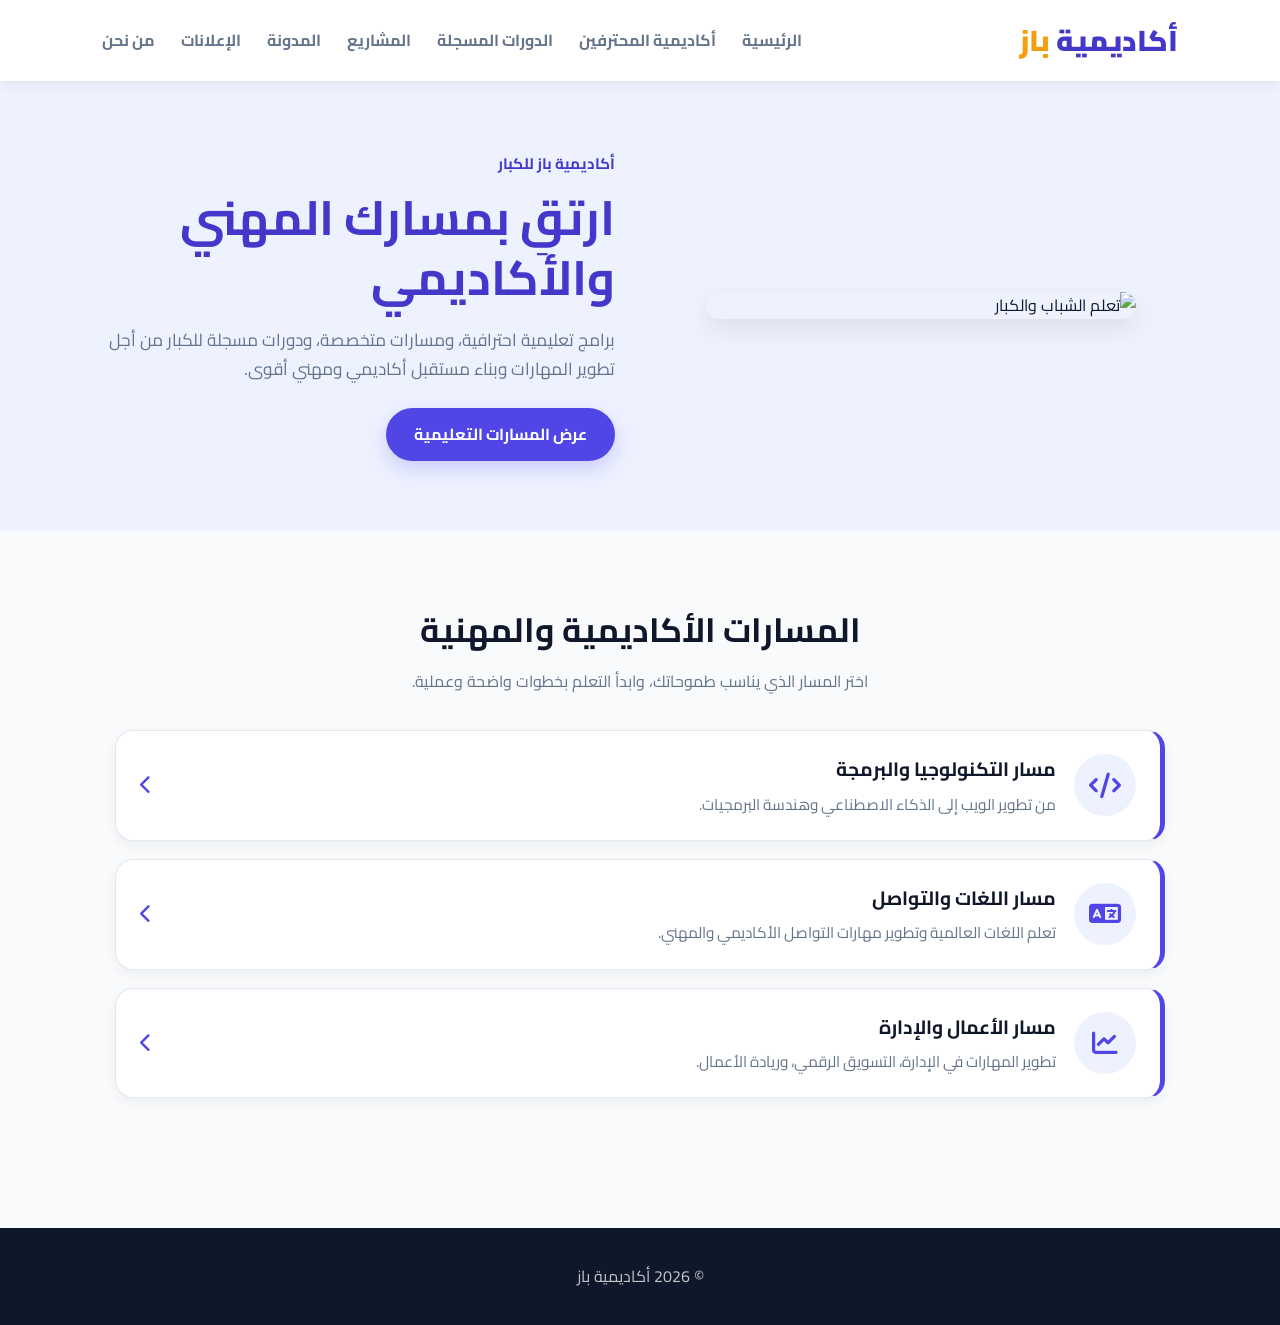
==== adults.html @ a5a84133 "Add files via upload" ====
<!DOCTYPE html>
<html lang="ar" dir="rtl">
<head>
    <meta charset="UTF-8">
    <meta name="viewport" content="width=device-width, initial-scale=1.0">
    <title>أكاديمية باز للكبار</title>
    <link rel="stylesheet" href="https://cdnjs.cloudflare.com/ajax/libs/font-awesome/6.0.0/css/all.min.css">

    <style>
        @import url('https://fonts.googleapis.com/css2?family=Cairo:wght@400;700;900&display=swap');

        :root {
            --primary: #4338ca;
            --secondary: #4f46e5;
            --light-bg: #eef2ff;
            --page-bg: #f8fafc;
            --text-main: #0f172a;
            --text-muted: #64748b;
            --surface: #ffffff;
            --border: #e2e8f0;
            --shadow-sm: 0 4px 12px rgba(0,0,0,0.05);
            --shadow-md: 0 10px 25px rgba(0,0,0,0.08);
            --transition: 0.3s ease;
            --radius: 22px;
        }

        * {
            box-sizing: border-box;
            margin: 0;
            padding: 0;
        }

        body {
            font-family: 'Cairo', sans-serif;
            background: var(--page-bg);
            color: var(--text-main);
            line-height: 1.7;
            overflow-x: hidden;
        }

        img {
            max-width: 100%;
            display: block;
        }

        a {
            text-decoration: none;
        }

        ul {
            list-style: none;
        }

        .navbar {
            display: flex;
            justify-content: space-between;
            align-items: center;
            gap: 20px;
            padding: 16px 8%;
            background: #fff;
            box-shadow: var(--shadow-sm);
            position: sticky;
            top: 0;
            z-index: 1000;
            flex-wrap: wrap;
        }

        .logo {
            font-size: 1.8rem;
            font-weight: 900;
            color: var(--primary);
        }

        .logo span {
            color: #f59e0b;
        }

        .navbar ul {
            display: flex;
            gap: 26px;
            flex-wrap: wrap;
            align-items: center;
        }

        .navbar a {
            color: var(--text-muted);
            font-weight: 700;
            transition: var(--transition);
            padding-bottom: 4px;
        }

        .navbar a:hover,
        .navbar a.active {
            color: var(--primary);
        }

        .navbar a.active {
            border-bottom: 2px solid var(--primary);
        }

        .hero {
            display: flex;
            align-items: center;
            justify-content: space-between;
            gap: 50px;
            flex-wrap: wrap;
            padding: 70px 8%;
            background: var(--light-bg);
        }

        .hero-image {
            flex: 1;
            min-width: 280px;
            display: flex;
            justify-content: center;
        }

        .hero-image img {
            width: 100%;
            max-width: 430px;
            border-radius: 20px;
            box-shadow: var(--shadow-md);
        }

        .hero-text {
            flex: 1;
            min-width: 280px;
            max-width: 600px;
        }

        .hero-badge {
            color: var(--primary);
            font-size: 0.95rem;
            font-weight: 700;
            margin-bottom: 10px;
        }

        .hero-text h1 {
            font-size: 3rem;
            line-height: 1.25;
            color: var(--primary);
            margin-bottom: 18px;
        }

        .hero-text p {
            color: var(--text-muted);
            font-size: 1.08rem;
            margin-bottom: 24px;
        }

        .hero-btn {
            display: inline-block;
            background: var(--secondary);
            color: white;
            padding: 13px 28px;
            border-radius: 999px;
            font-weight: 700;
            box-shadow: 0 8px 20px rgba(79,70,229,0.22);
            transition: var(--transition);
        }

        .hero-btn:hover {
            transform: translateY(-2px);
        }

        .section {
            padding: 70px 8%;
        }

        .section-header {
            text-align: center;
            margin-bottom: 35px;
        }

        .section-title {
            font-size: 2.1rem;
            margin-bottom: 10px;
            color: var(--text-main);
        }

        .section-subtitle {
            color: var(--text-muted);
            max-width: 650px;
            margin: 0 auto;
        }

        .tracks {
            max-width: 1050px;
            margin: 0 auto;
            display: grid;
            gap: 18px;
        }

        .track {
            background: var(--surface);
            border: 1px solid var(--border);
            border-right: 5px solid var(--secondary);
            border-radius: 18px;
            padding: 22px 24px;
            display: flex;
            align-items: center;
            justify-content: space-between;
            gap: 18px;
            box-shadow: var(--shadow-sm);
            transition: var(--transition);
        }

        .track:hover {
            transform: translateY(-3px);
            box-shadow: var(--shadow-md);
        }

        .track-main {
            display: flex;
            align-items: center;
            gap: 18px;
            flex: 1;
        }

        .track-icon {
            width: 62px;
            height: 62px;
            border-radius: 50%;
            background: #eef2ff;
            color: var(--secondary);
            display: flex;
            align-items: center;
            justify-content: center;
            font-size: 1.6rem;
            flex-shrink: 0;
        }

        .track-text {
            flex: 1;
        }

        .track-text h3 {
            margin-bottom: 6px;
            font-size: 1.2rem;
            color: var(--text-main);
        }

        .track-text p {
            color: var(--text-muted);
            font-size: 0.96rem;
        }

        .track-arrow {
            color: var(--secondary);
            font-size: 1.2rem;
            flex-shrink: 0;
        }

        .footer {
            background: #0f172a;
            color: white;
            text-align: center;
            padding: 35px 20px;
            margin-top: 60px;
        }

        .footer p {
            opacity: 0.75;
        }

        @media (max-width: 992px) {
            .hero {
                justify-content: center;
                text-align: center;
            }

            .hero-text h1 {
                font-size: 2.4rem;
            }

            .hero-text {
                max-width: 100%;
            }
        }

        @media (max-width: 768px) {
            .navbar {
                justify-content: center;
                text-align: center;
            }

            .navbar ul {
                justify-content: center;
            }

            .hero {
                padding: 50px 6%;
            }

            .section {
                padding: 55px 6%;
            }

            .hero-text h1 {
                font-size: 2rem;
            }

            .track {
                padding: 18px;
            }

            .track-main {
                align-items: flex-start;
            }

            .track-text h3 {
                font-size: 1.05rem;
            }

            .track-icon {
                width: 54px;
                height: 54px;
                font-size: 1.35rem;
            }
        }
    </style>
</head>
<body>

    <nav class="navbar">
        <div class="logo">
            أكاديمية <span>باز</span>
        </div>

        <ul>
    <ul class="nav-links">
<li><a href="index.html">الرئيسية</a></li>
<li><a href="adults.html">أكاديمية المحترفين</a></li>
<li><a href="courses.html">الدورات المسجلة</a></li>
<li><a href="projects.html">المشاريع</a></li>
<li><a href="blog.html">المدونة</a></li>
<li><a href="announcements.html">الإعلانات</a></li>
<li><a href="about.html">من نحن</a></li>
</ul>
  </nav>

    <section class="hero">
        <div class="hero-image">
            <img src="images/adults-hero.png" alt="تعلم الشباب والكبار">
        </div>

        <div class="hero-text">
            <div class="hero-badge">أكاديمية باز للكبار</div>
            <h1>ارتقِ بمسارك المهني والأكاديمي</h1>
            <p>
                برامج تعليمية احترافية، ومسارات متخصصة، ودورات مسجلة للكبار
                من أجل تطوير المهارات وبناء مستقبل أكاديمي ومهني أقوى.
            </p>
            <a href="#tracks" class="hero-btn">عرض المسارات التعليمية</a>
        </div>
    </section>

    <section id="tracks" class="section">
        <div class="section-header">
            <h2 class="section-title">المسارات الأكاديمية والمهنية</h2>
            <p class="section-subtitle">
                اختر المسار الذي يناسب طموحاتك، وابدأ التعلم بخطوات واضحة وعملية.
            </p>
        </div>

        <div class="tracks">
            <div class="track">
                <div class="track-main">
                    <div class="track-icon">
                        <i class="fas fa-code"></i>
                    </div>
                    <div class="track-text">
                        <h3>مسار التكنولوجيا والبرمجة</h3>
                        <p>من تطوير الويب إلى الذكاء الاصطناعي وهندسة البرمجيات.</p>
                    </div>
                </div>
                <div class="track-arrow">
                    <i class="fas fa-chevron-left"></i>
                </div>
            </div>

            <div class="track">
                <div class="track-main">
                    <div class="track-icon">
                        <i class="fas fa-language"></i>
                    </div>
                    <div class="track-text">
                        <h3>مسار اللغات والتواصل</h3>
                        <p>تعلم اللغات العالمية وتطوير مهارات التواصل الأكاديمي والمهني.</p>
                    </div>
                </div>
                <div class="track-arrow">
                    <i class="fas fa-chevron-left"></i>
                </div>
            </div>

            <div class="track">
                <div class="track-main">
                    <div class="track-icon">
                        <i class="fas fa-chart-line"></i>
                    </div>
                    <div class="track-text">
                        <h3>مسار الأعمال والإدارة</h3>
                        <p>تطوير المهارات في الإدارة، التسويق الرقمي، وريادة الأعمال.</p>
                    </div>
                </div>
                <div class="track-arrow">
                    <i class="fas fa-chevron-left"></i>
                </div>
            </div>
        </div>
    </section>

    <footer class="footer">
        <p>&copy; 2026 أكاديمية باز</p>
    </footer>

</body>
</html>
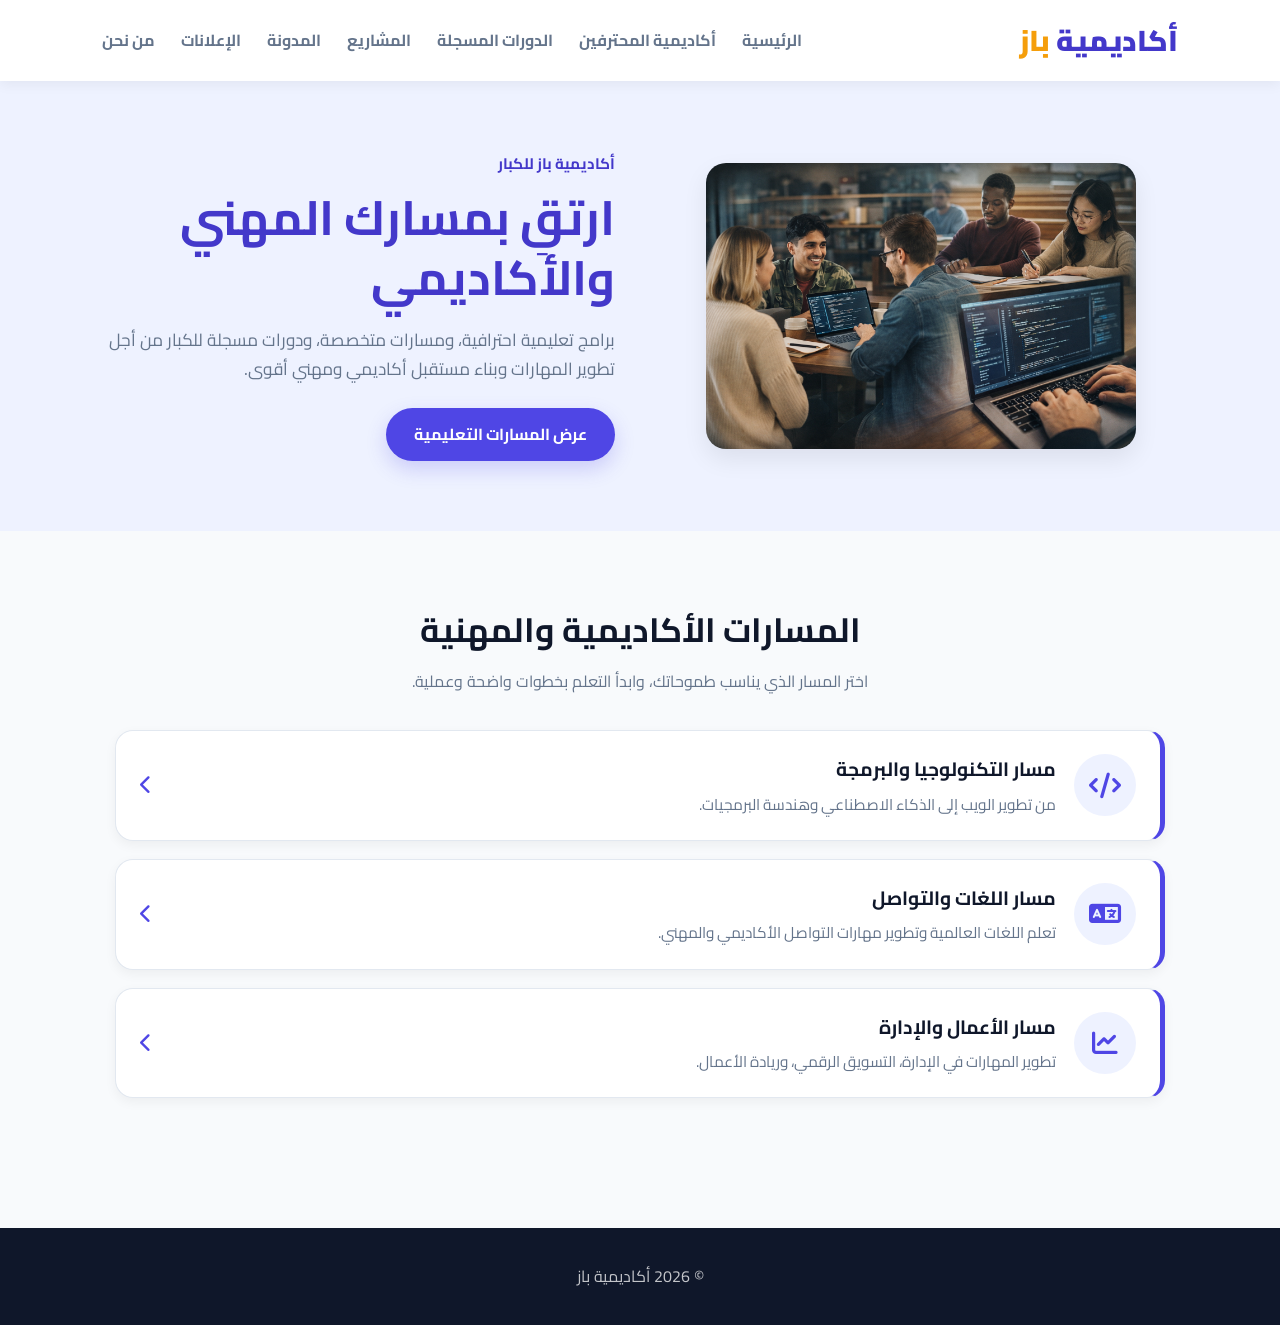
==== commit d160aa78: "Update adults.html" ====
--- a/adults.html
+++ b/adults.html
@@ -341,7 +341,7 @@
 
     <section class="hero">
         <div class="hero-image">
-            <img src="images/adults-hero.png" alt="تعلم الشباب والكبار">
+            <img src="adults-hero.png" alt="تعلم الشباب والكبار">
         </div>
 
         <div class="hero-text">
@@ -416,4 +416,4 @@
     </footer>
 
 </body>
-</html>+</html>
